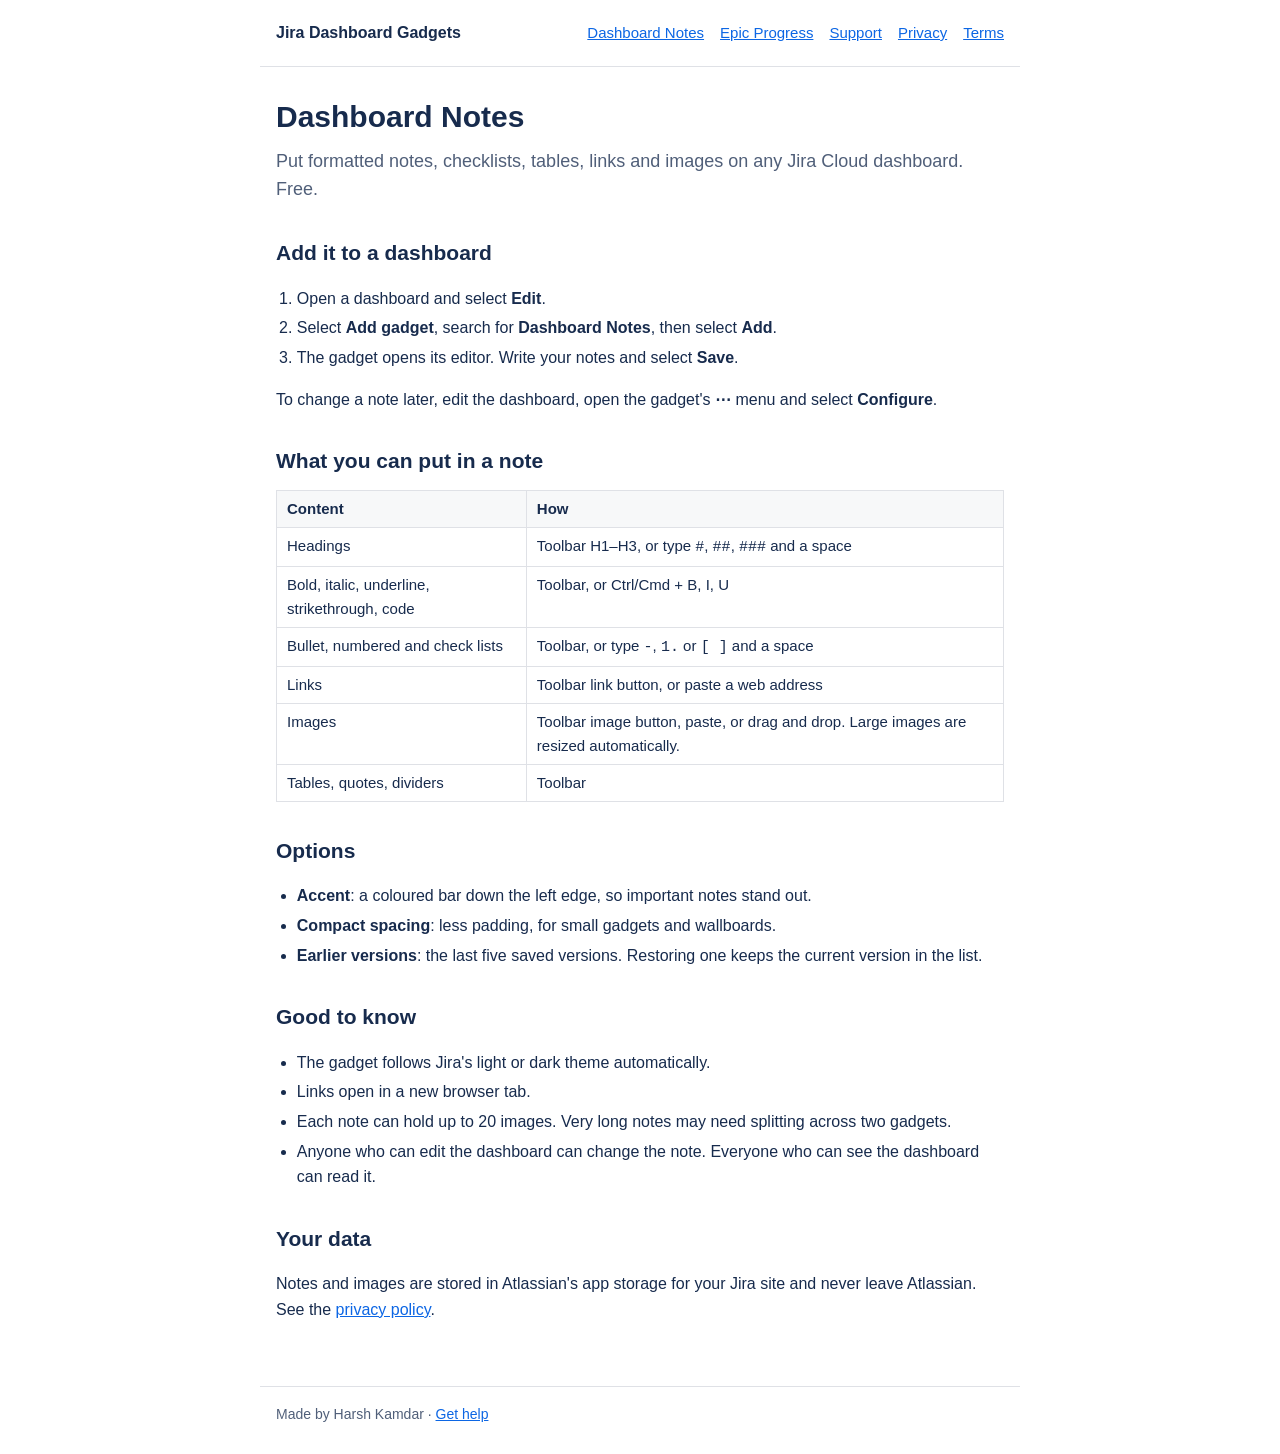
==== dashboard-notes/index.html @ 07f16d79 "Add Epic Progress docs, navigation and privacy entry Co-Authored-By: Claude Opus 5.5 <noreply@anthro" ====
<!doctype html>
<html lang="en">
<head>
  <meta charset="utf-8">
  <meta name="viewport" content="width=device-width, initial-scale=1">
  <title>Dashboard Notes</title>
  <meta name="description" content="How to use Dashboard Notes, a rich-text notes gadget for Jira Cloud dashboards.">
  <link rel="icon" href="../assets/dashboard-notes.svg">
  <link rel="stylesheet" href="../assets/style.css">
</head>
<body>
  <header>
    <a class="brand" href="../">Jira Dashboard Gadgets</a>
    <nav>
      <a href="./">Dashboard Notes</a>
      <a href="../epic-progress/">Epic Progress</a>
      <a href="../support.html">Support</a>
      <a href="../privacy.html">Privacy</a>
      <a href="../terms.html">Terms</a>
    </nav>
  </header>
  <main>
    <h1>Dashboard Notes</h1>
    <p class="lead">Put formatted notes, checklists, tables, links and images on any Jira Cloud dashboard. Free.</p>

    <h2>Add it to a dashboard</h2>
    <ol>
      <li>Open a dashboard and select <strong>Edit</strong>.</li>
      <li>Select <strong>Add gadget</strong>, search for <strong>Dashboard Notes</strong>, then select <strong>Add</strong>.</li>
      <li>The gadget opens its editor. Write your notes and select <strong>Save</strong>.</li>
    </ol>
    <p>To change a note later, edit the dashboard, open the gadget's <strong>⋯</strong> menu and select <strong>Configure</strong>.</p>

    <h2>What you can put in a note</h2>
    <table>
      <tr><th>Content</th><th>How</th></tr>
      <tr><td>Headings</td><td>Toolbar H1–H3, or type <code>#</code>, <code>##</code>, <code>###</code> and a space</td></tr>
      <tr><td>Bold, italic, underline, strikethrough, code</td><td>Toolbar, or Ctrl/Cmd + B, I, U</td></tr>
      <tr><td>Bullet, numbered and check lists</td><td>Toolbar, or type <code>-</code>, <code>1.</code> or <code>[ ]</code> and a space</td></tr>
      <tr><td>Links</td><td>Toolbar link button, or paste a web address</td></tr>
      <tr><td>Images</td><td>Toolbar image button, paste, or drag and drop. Large images are resized automatically.</td></tr>
      <tr><td>Tables, quotes, dividers</td><td>Toolbar</td></tr>
    </table>

    <h2>Options</h2>
    <ul>
      <li><strong>Accent</strong>: a coloured bar down the left edge, so important notes stand out.</li>
      <li><strong>Compact spacing</strong>: less padding, for small gadgets and wallboards.</li>
      <li><strong>Earlier versions</strong>: the last five saved versions. Restoring one keeps the current version in the list.</li>
    </ul>

    <h2>Good to know</h2>
    <ul>
      <li>The gadget follows Jira's light or dark theme automatically.</li>
      <li>Links open in a new browser tab.</li>
      <li>Each note can hold up to 20 images. Very long notes may need splitting across two gadgets.</li>
      <li>Anyone who can edit the dashboard can change the note. Everyone who can see the dashboard can read it.</li>
    </ul>

    <h2>Your data</h2>
    <p>Notes and images are stored in Atlassian's app storage for your Jira site and never leave Atlassian. See the <a href="../privacy.html">privacy policy</a>.</p>
  </main>
  <footer>Made by Harsh Kamdar · <a href="../support.html">Get help</a></footer>
</body>
</html>
---- assets/style.css ----
:root {
  --bg: #ffffff;
  --text: #172b4d;
  --muted: #505f79;
  --line: #dfe1e6;
  --accent: #0c66e4;
  --panel: #f7f8f9;
  --max: 760px;
}
@media (prefers-color-scheme: dark) {
  :root {
    --bg: #1d2125;
    --text: #dee4ea;
    --muted: #9fadbc;
    --line: #38414a;
    --accent: #579dff;
    --panel: #22272b;
  }
}
* { box-sizing: border-box; }
html, body { margin: 0; background: var(--bg); color: var(--text); }
body {
  font-family: ui-sans-serif, -apple-system, 'Segoe UI', Roboto, 'Helvetica Neue', Arial, sans-serif;
  font-size: 16px;
  line-height: 1.6;
}
a { color: var(--accent); }
header, main, footer { max-width: var(--max); margin: 0 auto; padding: 0 16px; }
header { display: flex; justify-content: space-between; align-items: center; padding-top: 20px; padding-bottom: 20px; border-bottom: 1px solid var(--line); flex-wrap: wrap; gap: 8px; }
header .brand { font-weight: 700; color: var(--text); text-decoration: none; }
header nav { display: flex; gap: 16px; flex-wrap: wrap; font-size: 15px; }
main { padding-top: 32px; padding-bottom: 48px; }
h1 { font-size: 30px; line-height: 1.2; margin: 0 0 12px; }
h2 { font-size: 21px; margin: 32px 0 8px; }
h3 { font-size: 17px; margin: 24px 0 6px; }
p.lead { font-size: 18px; color: var(--muted); margin-top: 0; }
.card { display: flex; gap: 16px; align-items: flex-start; border: 1px solid var(--line); border-radius: 8px; padding: 16px; margin: 16px 0; background: var(--panel); }
.card img { width: 48px; height: 48px; flex: none; }
.card h3 { margin: 0 0 4px; }
.card p { margin: 0; color: var(--muted); }
ul, ol { padding-left: 1.3em; }
li { margin: 4px 0; }
table { border-collapse: collapse; width: 100%; margin: 12px 0; font-size: 15px; }
th, td { border: 1px solid var(--line); padding: 6px 10px; text-align: left; vertical-align: top; }
th { background: var(--panel); }
footer { border-top: 1px solid var(--line); padding-top: 16px; padding-bottom: 32px; color: var(--muted); font-size: 14px; }
.updated { color: var(--muted); font-size: 14px; }
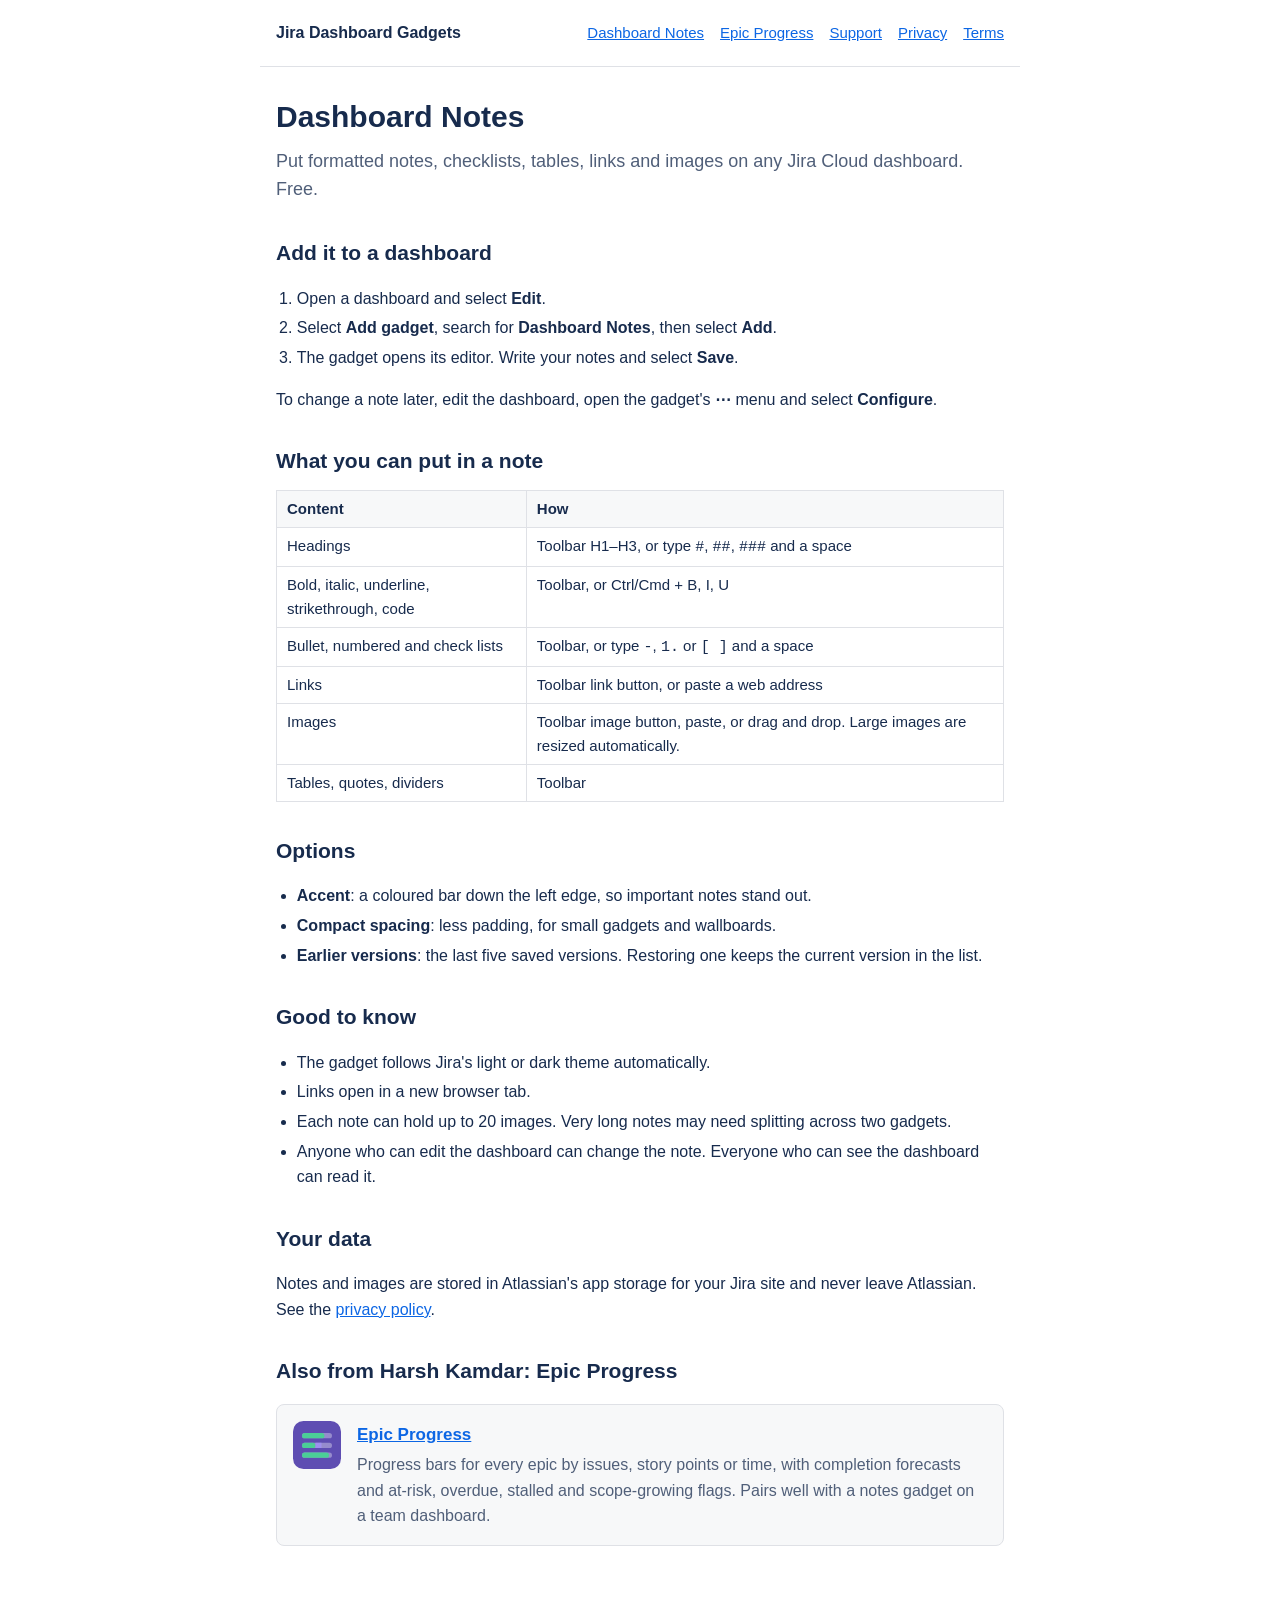
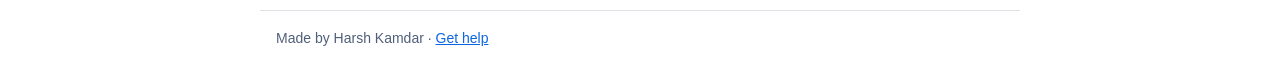
==== commit d91c95e3: "Add Epic Progress comparison page and cross-link from Dashboard Notes Co-Authored-By: Claude Opus 5." ====
--- a/dashboard-notes/index.html
+++ b/dashboard-notes/index.html
@@ -59,6 +59,15 @@
 
     <h2>Your data</h2>
     <p>Notes and images are stored in Atlassian's app storage for your Jira site and never leave Atlassian. See the <a href="../privacy.html">privacy policy</a>.</p>
+
+    <h2>Also from Harsh Kamdar: Epic Progress</h2>
+    <div class="card">
+      <img src="../assets/epic-progress.svg" alt="">
+      <div>
+        <h3><a href="../epic-progress/">Epic Progress</a></h3>
+        <p>Progress bars for every epic by issues, story points or time, with completion forecasts and at-risk, overdue, stalled and scope-growing flags. Pairs well with a notes gadget on a team dashboard.</p>
+      </div>
+    </div>
   </main>
   <footer>Made by Harsh Kamdar · <a href="../support.html">Get help</a></footer>
 </body>
--- a/assets/style.css
+++ b/assets/style.css
@@ -45,3 +45,5 @@
 th { background: var(--panel); }
 footer { border-top: 1px solid var(--line); padding-top: 16px; padding-bottom: 32px; color: var(--muted); font-size: 14px; }
 .updated { color: var(--muted); font-size: 14px; }
+.table-wrap { overflow-x: auto; }
+.table-wrap table { min-width: 560px; }
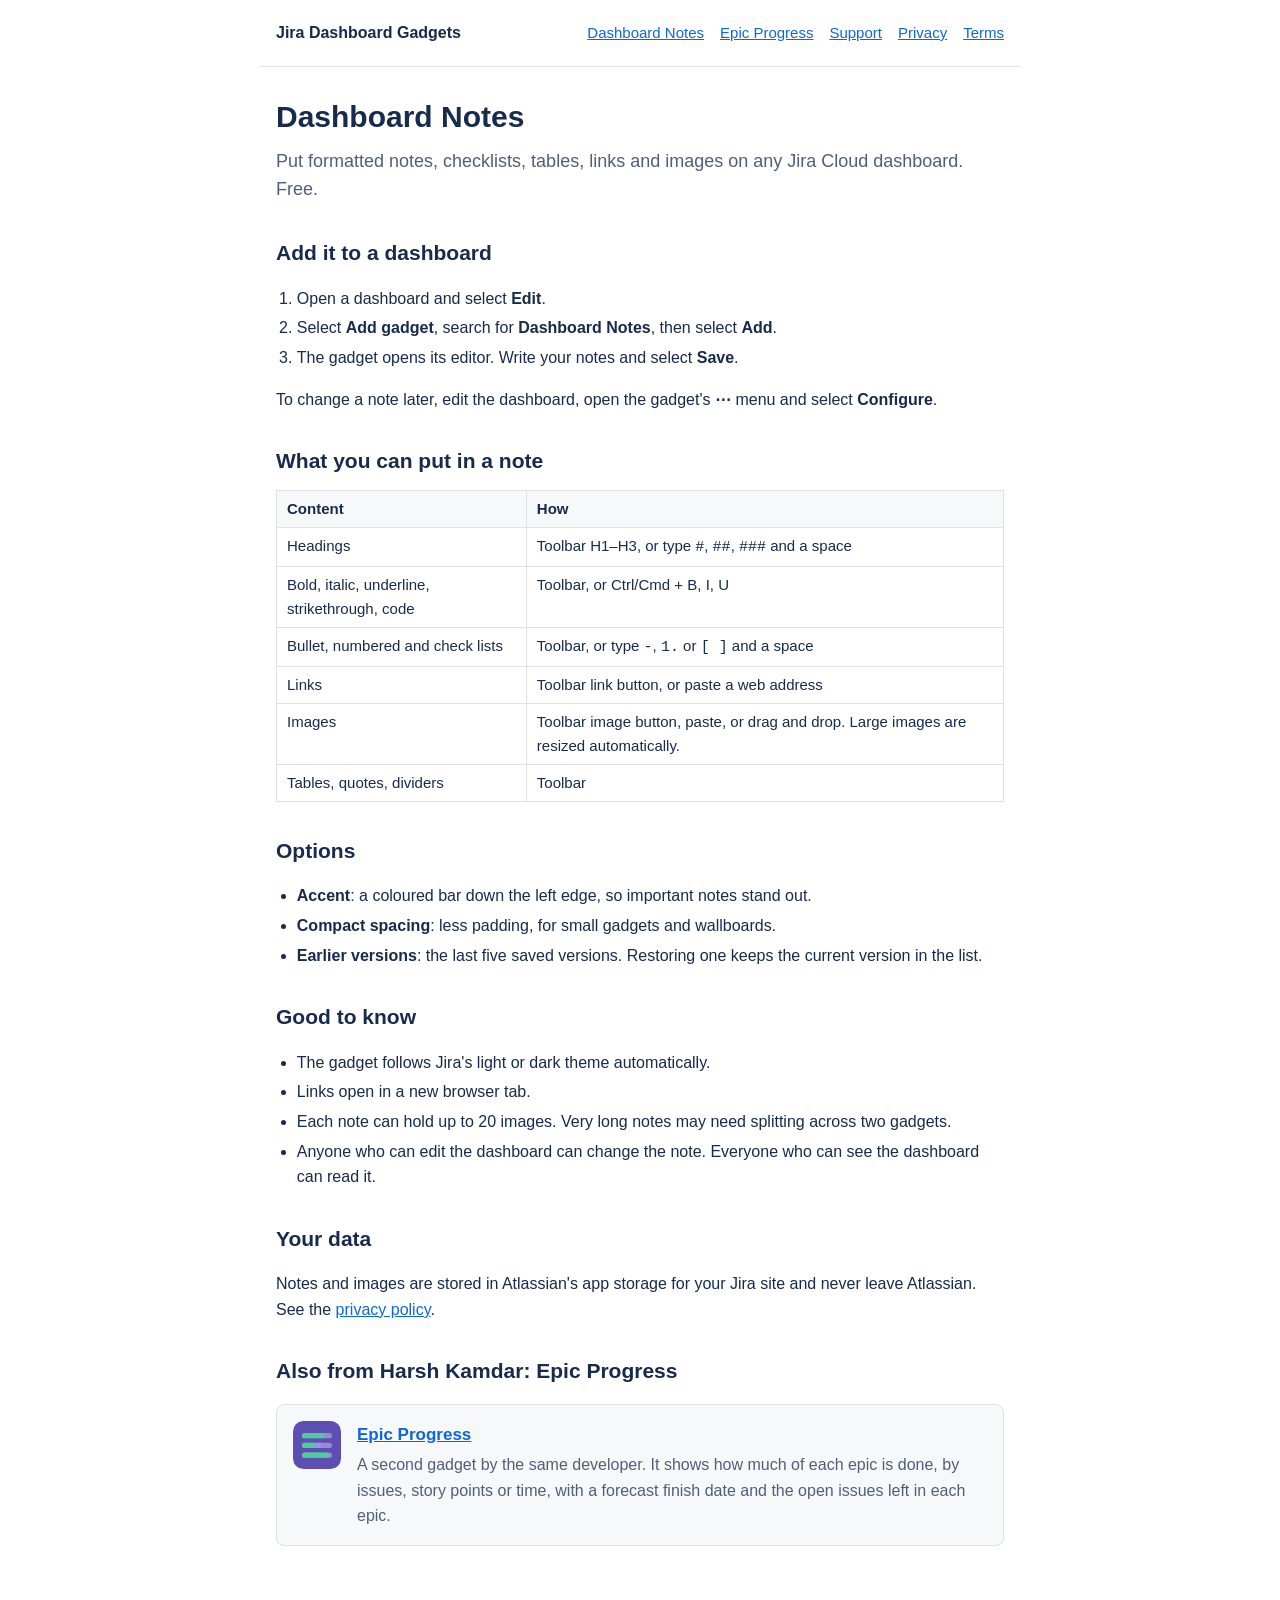
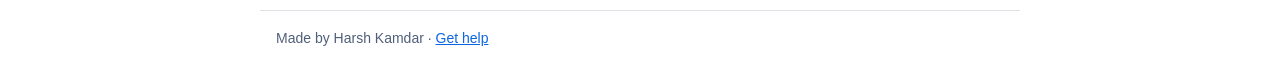
==== commit 80a47dbb: "Document Epic Progress 2.2.0 and rewrite kit pages in plainer language Co-Authored-By: Claude Opus 5" ====
--- a/dashboard-notes/index.html
+++ b/dashboard-notes/index.html
@@ -65,7 +65,7 @@
       <img src="../assets/epic-progress.svg" alt="">
       <div>
         <h3><a href="../epic-progress/">Epic Progress</a></h3>
-        <p>Progress bars for every epic by issues, story points or time, with completion forecasts and at-risk, overdue, stalled and scope-growing flags. Pairs well with a notes gadget on a team dashboard.</p>
+        <p>A second gadget by the same developer. It shows how much of each epic is done, by issues, story points or time, with a forecast finish date and the open issues left in each epic.</p>
       </div>
     </div>
   </main>
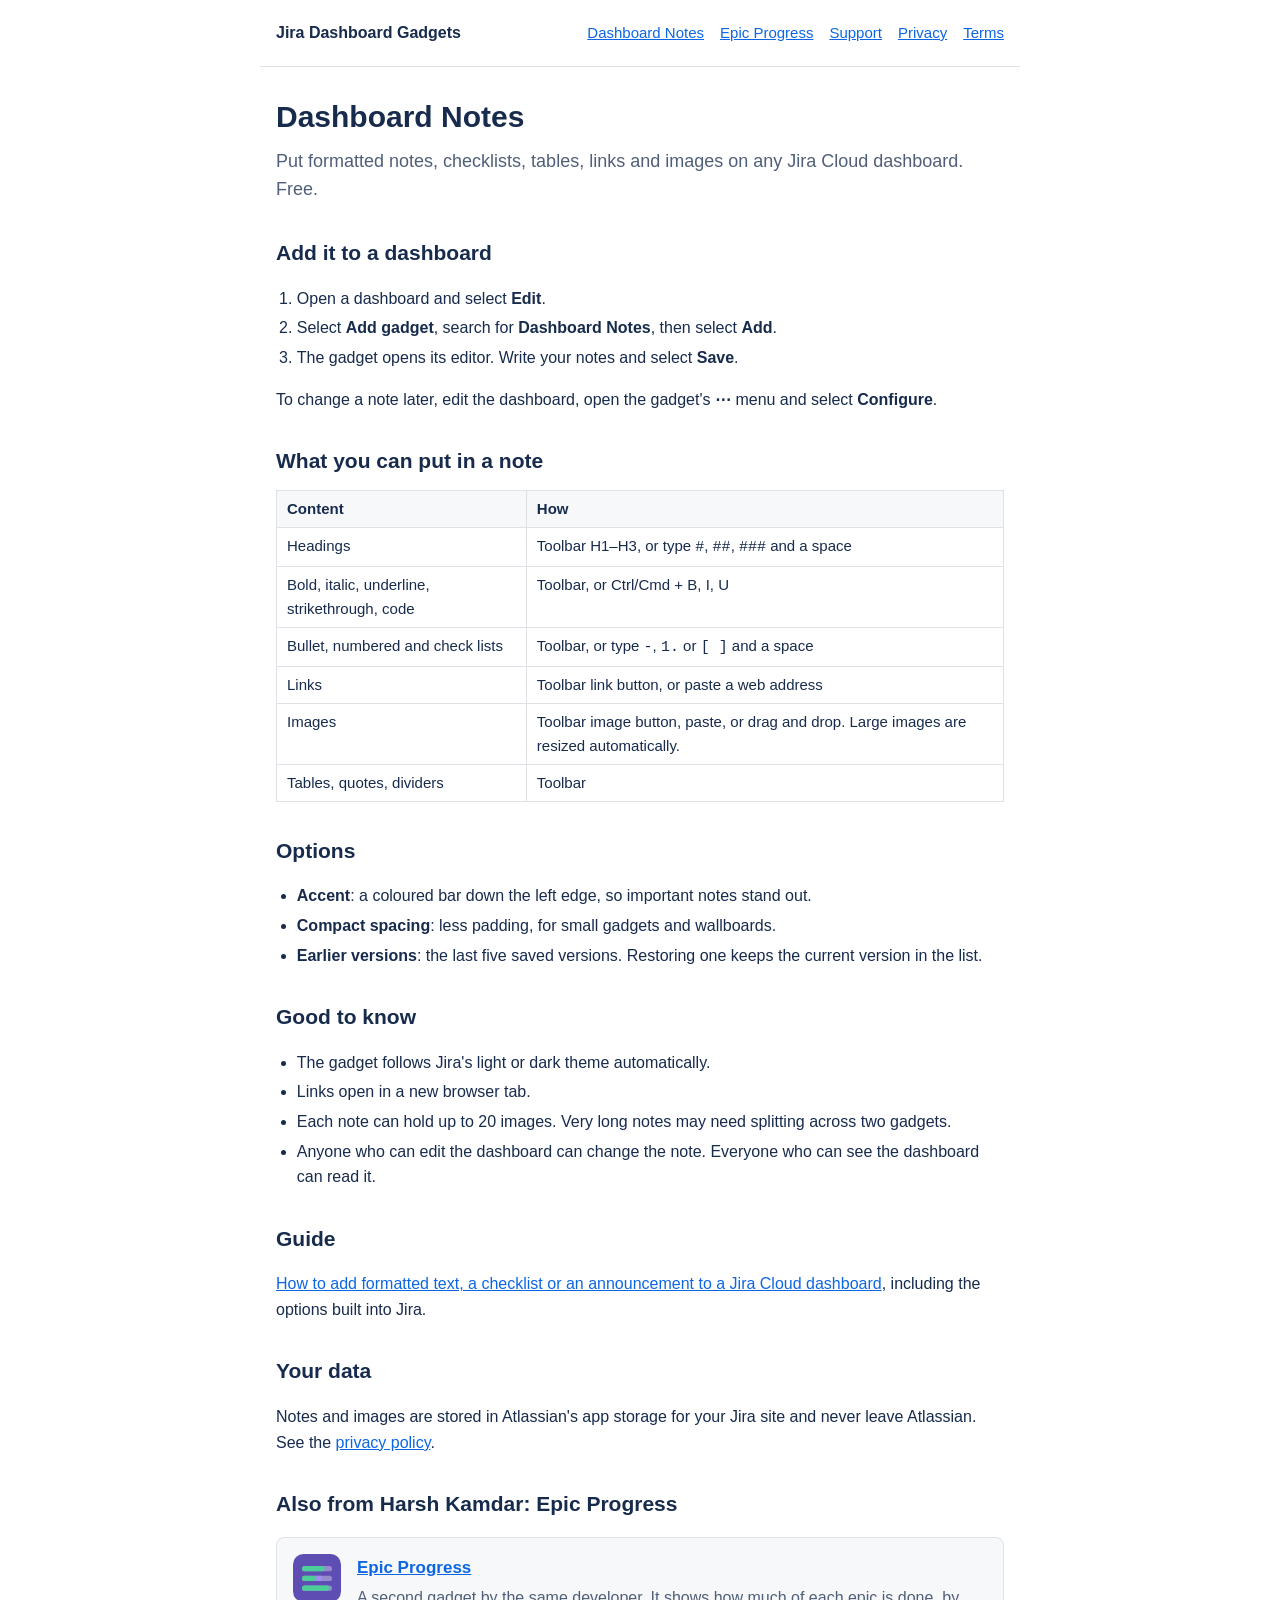
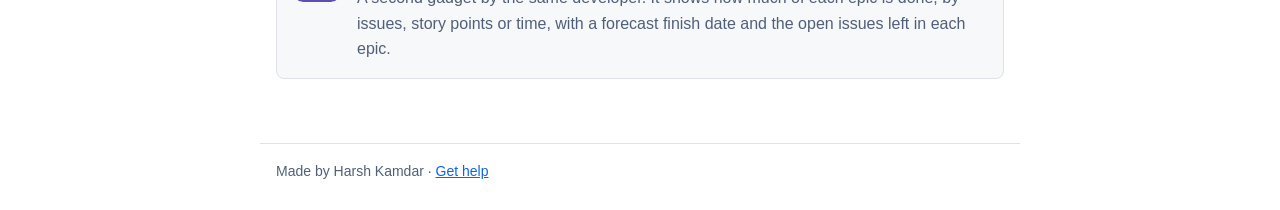
==== commit 168b58be: "Add security page, two how-to guides, and link them across the site" ====
--- a/dashboard-notes/index.html
+++ b/dashboard-notes/index.html
@@ -3,8 +3,15 @@
 <head>
   <meta charset="utf-8">
   <meta name="viewport" content="width=device-width, initial-scale=1">
-  <title>Dashboard Notes</title>
+  <title>Dashboard Notes: rich text, checklists and images on Jira dashboards</title>
   <meta name="description" content="How to use Dashboard Notes, a rich-text notes gadget for Jira Cloud dashboards.">
+  <link rel="canonical" href="https://harshkamdar67.github.io/jira-gadgets-site/dashboard-notes/">
+  <meta property="og:type" content="website">
+  <meta property="og:title" content="Dashboard Notes: rich text, checklists and images on Jira dashboards">
+  <meta property="og:description" content="How to use Dashboard Notes, a rich-text notes gadget for Jira Cloud dashboards.">
+  <meta property="og:url" content="https://harshkamdar67.github.io/jira-gadgets-site/dashboard-notes/">
+  <meta property="og:image" content="https://harshkamdar67.github.io/jira-gadgets-site/assets/dashboard-notes-share.png">
+  <meta name="twitter:card" content="summary_large_image">
   <link rel="icon" href="../assets/dashboard-notes.svg">
   <link rel="stylesheet" href="../assets/style.css">
 </head>
@@ -57,6 +64,9 @@
       <li>Anyone who can edit the dashboard can change the note. Everyone who can see the dashboard can read it.</li>
     </ul>
 
+    <h2>Guide</h2>
+    <p><a href="../guides/text-and-checklists-on-a-jira-dashboard.html">How to add formatted text, a checklist or an announcement to a Jira Cloud dashboard</a>, including the options built into Jira.</p>
+
     <h2>Your data</h2>
     <p>Notes and images are stored in Atlassian's app storage for your Jira site and never leave Atlassian. See the <a href="../privacy.html">privacy policy</a>.</p>
 
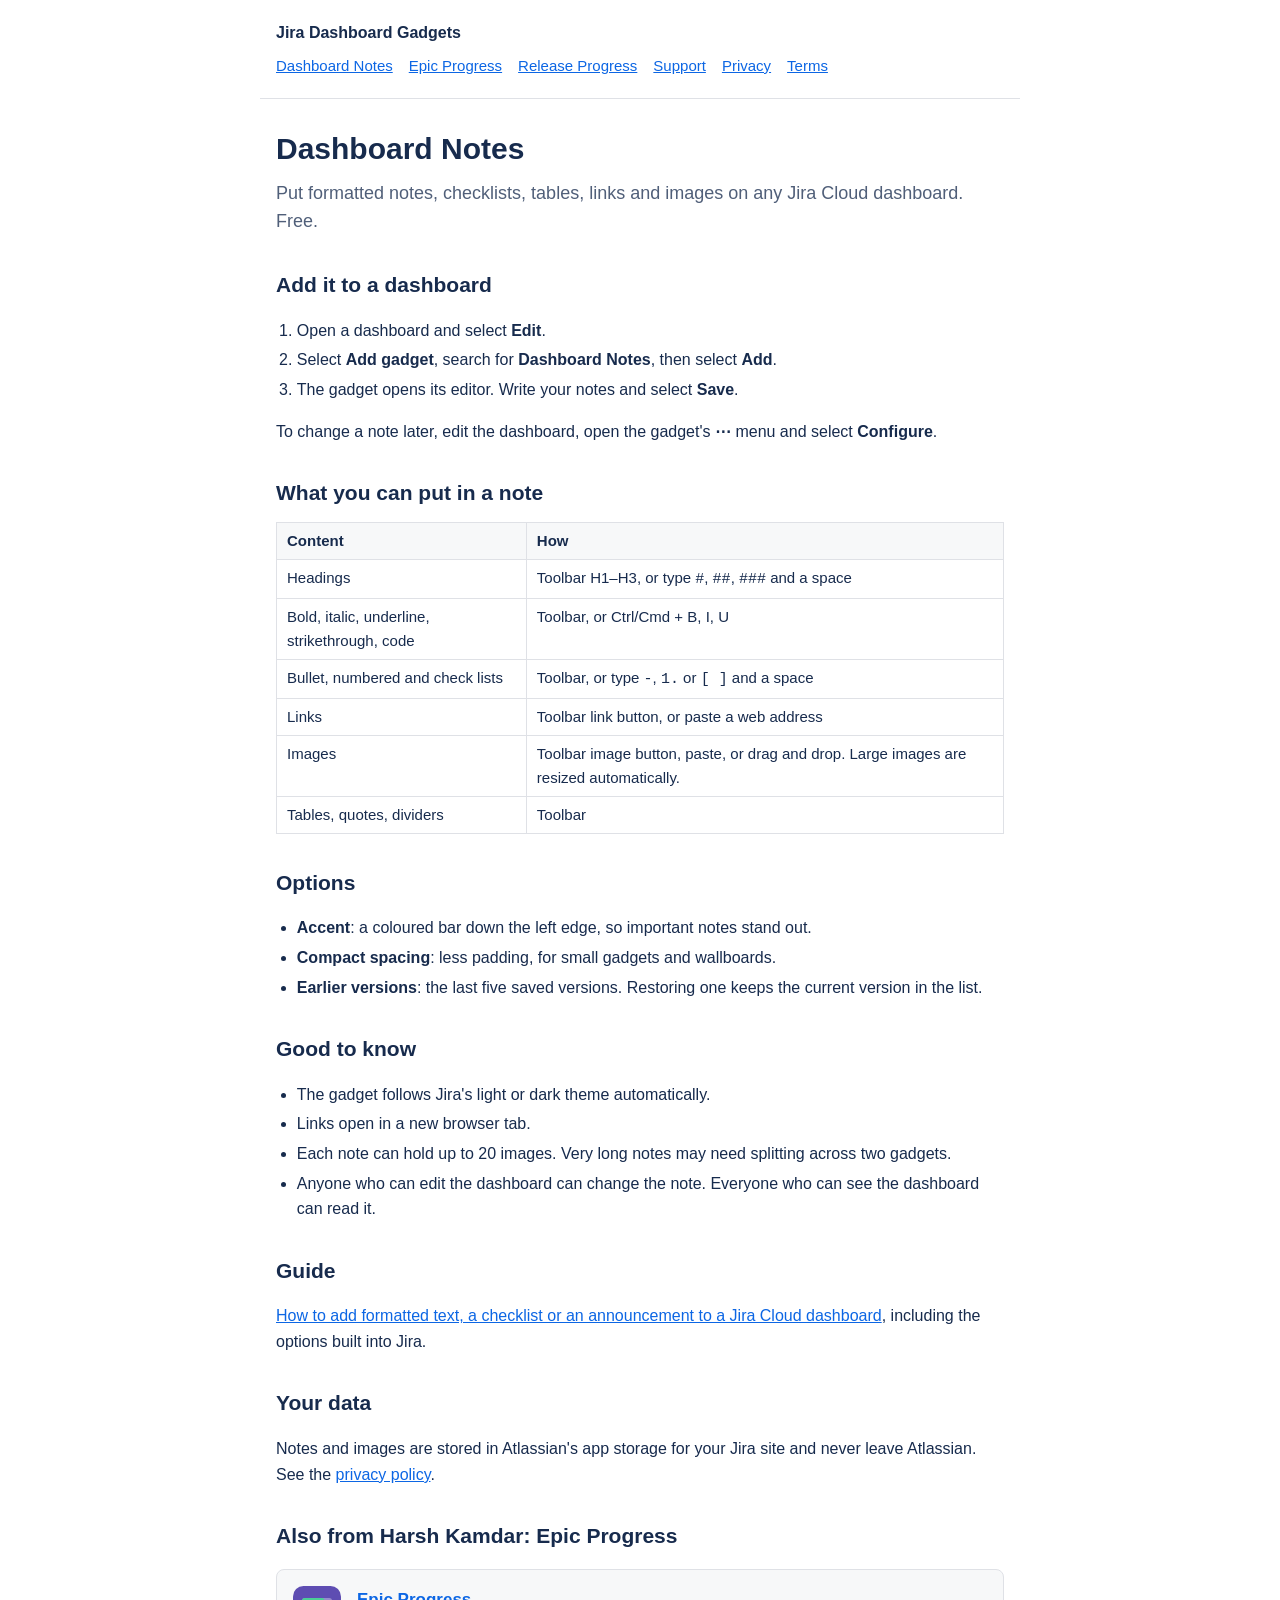
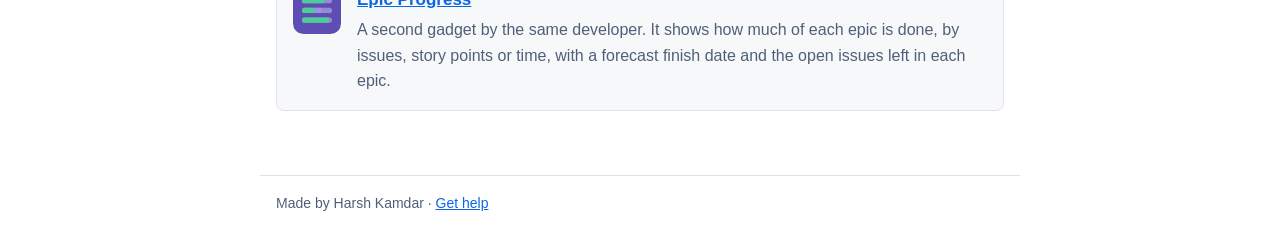
==== commit 7fbd2595: "Add Release Progress docs page and link it across the site New page for the Release Progress gadget " ====
--- a/dashboard-notes/index.html
+++ b/dashboard-notes/index.html
@@ -21,6 +21,7 @@
     <nav>
       <a href="./">Dashboard Notes</a>
       <a href="../epic-progress/">Epic Progress</a>
+      <a href="../release-progress/">Release Progress</a>
       <a href="../support.html">Support</a>
       <a href="../privacy.html">Privacy</a>
       <a href="../terms.html">Terms</a>
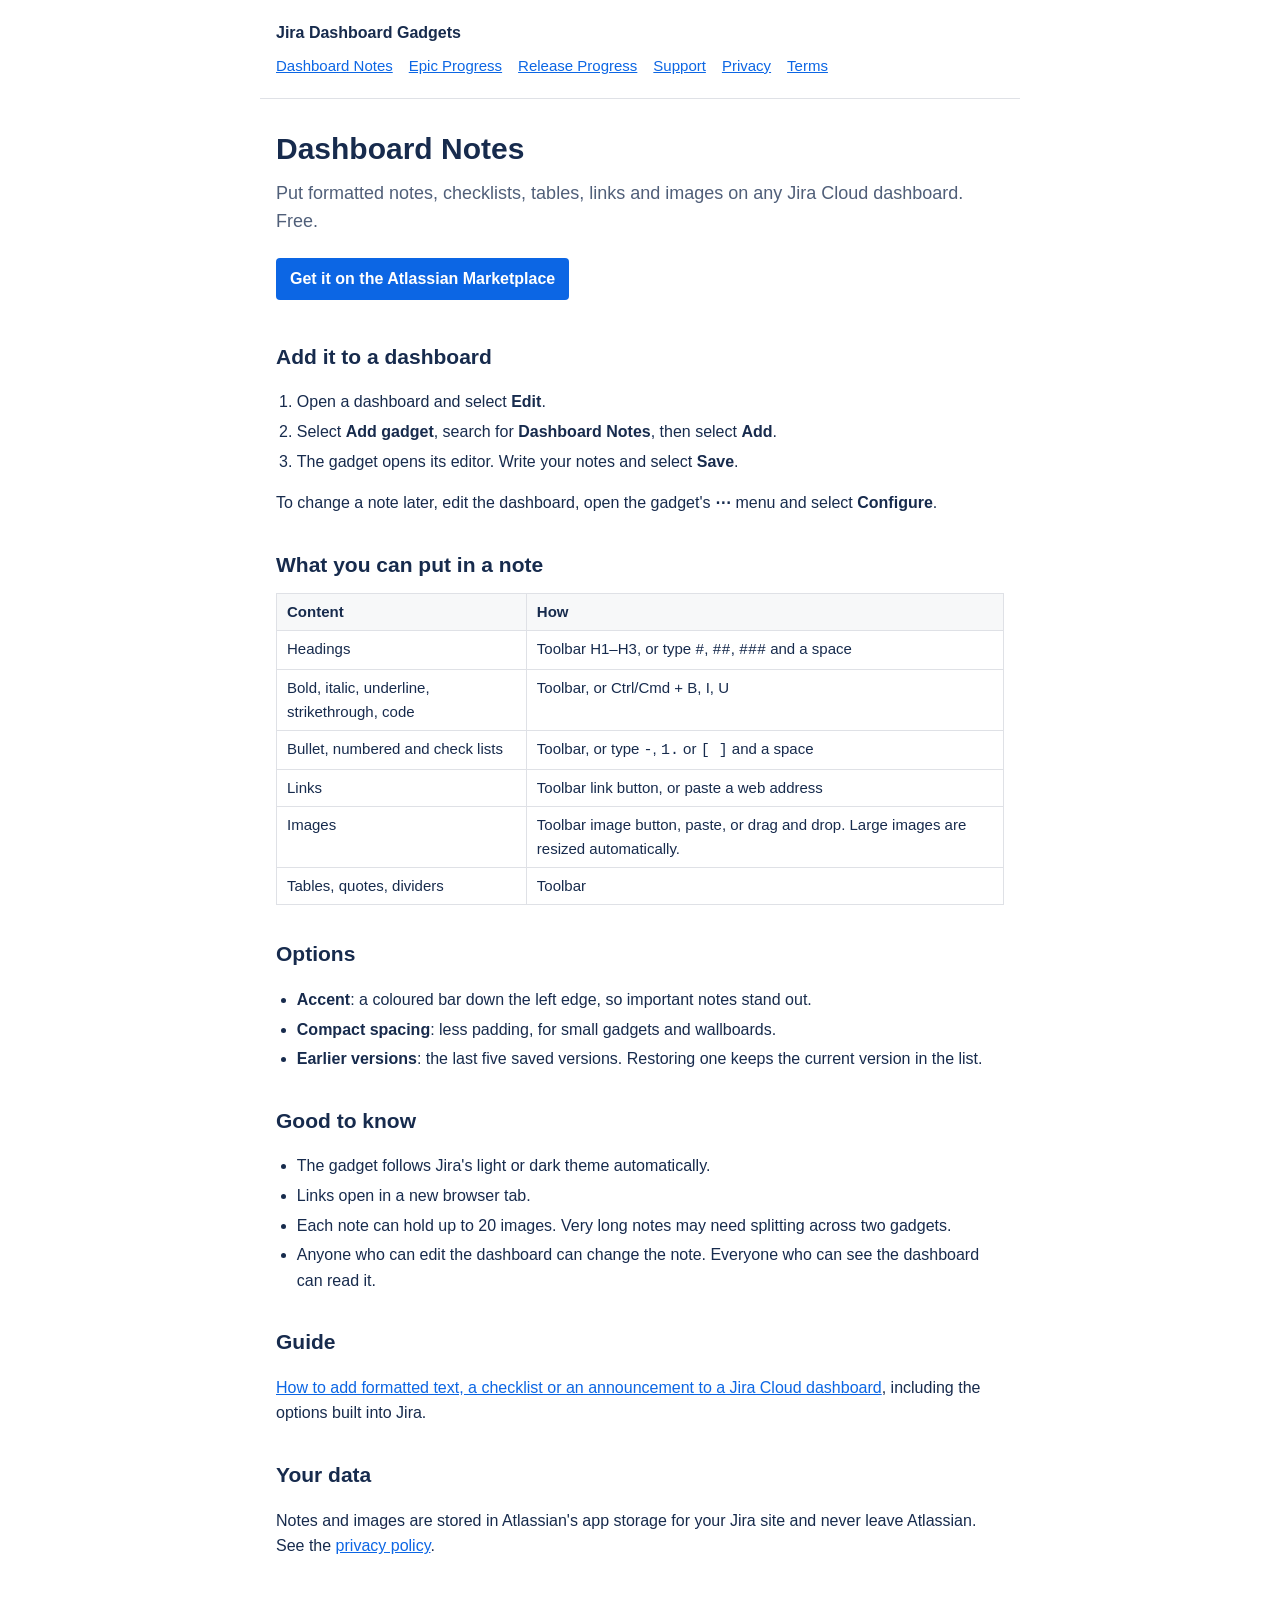
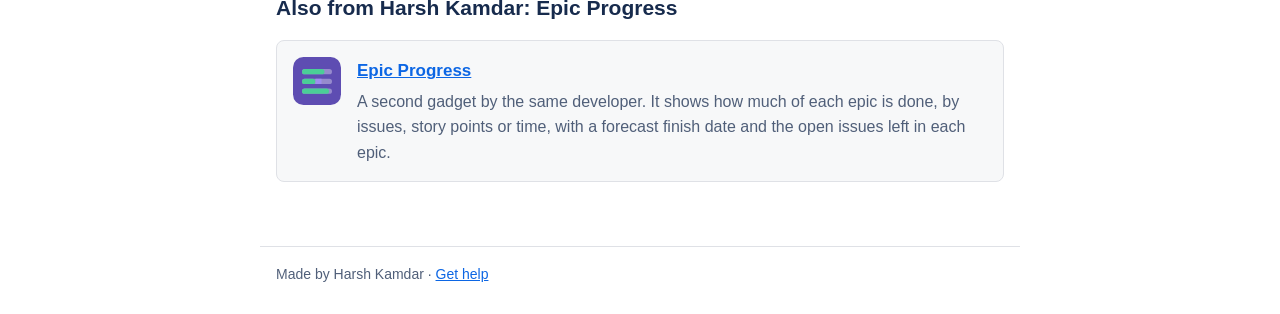
==== commit 352fd2d5: "Link dashboard-notes to its Marketplace listing (merge on approval)" ====
--- a/dashboard-notes/index.html
+++ b/dashboard-notes/index.html
@@ -5,12 +5,12 @@
   <meta name="viewport" content="width=device-width, initial-scale=1">
   <title>Dashboard Notes: rich text, checklists and images on Jira dashboards</title>
   <meta name="description" content="How to use Dashboard Notes, a rich-text notes gadget for Jira Cloud dashboards.">
-  <link rel="canonical" href="https://harshkamdar67.github.io/jira-gadgets-site/dashboard-notes/">
+  <link rel="canonical" href="https://apps.harshkamdar.com/dashboard-notes/">
   <meta property="og:type" content="website">
   <meta property="og:title" content="Dashboard Notes: rich text, checklists and images on Jira dashboards">
   <meta property="og:description" content="How to use Dashboard Notes, a rich-text notes gadget for Jira Cloud dashboards.">
-  <meta property="og:url" content="https://harshkamdar67.github.io/jira-gadgets-site/dashboard-notes/">
-  <meta property="og:image" content="https://harshkamdar67.github.io/jira-gadgets-site/assets/dashboard-notes-share.png">
+  <meta property="og:url" content="https://apps.harshkamdar.com/dashboard-notes/">
+  <meta property="og:image" content="https://apps.harshkamdar.com/assets/dashboard-notes-share.png">
   <meta name="twitter:card" content="summary_large_image">
   <link rel="icon" href="../assets/dashboard-notes.svg">
   <link rel="stylesheet" href="../assets/style.css">
@@ -30,6 +30,7 @@
   <main>
     <h1>Dashboard Notes</h1>
     <p class="lead">Put formatted notes, checklists, tables, links and images on any Jira Cloud dashboard. Free.</p>
+    <p><a class="get" href="https://marketplace.atlassian.com/apps/429965167">Get it on the Atlassian Marketplace</a></p>
 
     <h2>Add it to a dashboard</h2>
     <ol>
--- a/assets/style.css
+++ b/assets/style.css
@@ -47,3 +47,9 @@
 .updated { color: var(--muted); font-size: 14px; }
 .table-wrap { overflow-x: auto; }
 .table-wrap table { min-width: 560px; }
+
+/* "Get it on the Atlassian Marketplace" link, added to a product page once its listing is approved. */
+.get { display: inline-block; margin: 4px 0 8px; padding: 8px 14px; border-radius: 4px; background: var(--accent); color: #fff; font-weight: 600; text-decoration: none; }
+.get:hover { filter: brightness(1.08); }
+@media (prefers-color-scheme: dark) { .get { color: #1d2125; } }
+.card .get-small { font-size: 14px; font-weight: 600; }
